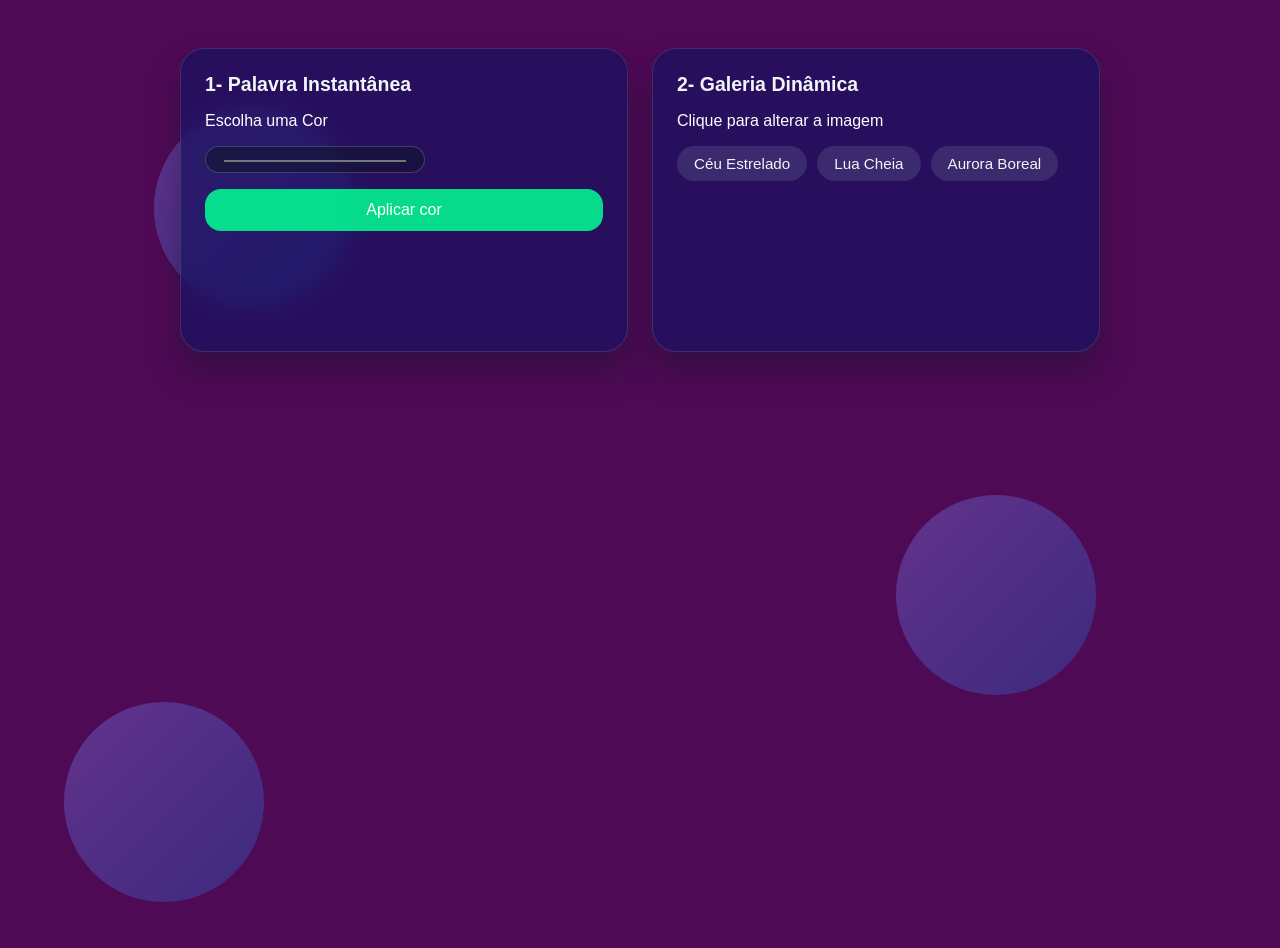
==== projeto/index.html @ 6a695fe9 "12-11" ====
<!DOCTYPE html>
<html lang="en">
<head>
    <meta charset="UTF-8">
    <meta name="viewport" content="width=device-width, initial-scale=1.0">
    <title>Document</title>
    <link rel="stylesheet" href="style.css">
</head>
<body>
    <div clss="bg">
    <span class="orb orb-1"></span>
    <span class="orb orb-2"></span>
    <span class="orb orb-3"></span>
</div>
<main class="page">
    <section class="grid">
        <article  class="card">
          <h2>1- Palavra Instantânea</h2>  
          <p>Escolha uma Cor</p>
          <input type="color" id="seletorCor" value="#000">
          <button id="btnAplicarCor">Aplicar cor</button>
        </article>
        <article class="card">
            <h2>2- Galeria Dinâmica</h2>
            <p>Clique para alterar a imagem</p>
            <div class="chips">
                <button class="chip" data-image="https://unsplash.com/pt-br/fotografias/silhueta-de-arvores-e-montanha-sob-o-ceu-azul-a-noite-pq2DJBntZW0">Céu Estrelado</button>
                <button class="chip" data-image="https://unsplash.com/pt-br/fotografias/mar-sob-lua-cheia-Qd688l1yDOI">Lua Cheia</button>
                <button class="chip" data-image="https://unsplash.com/pt-br/fotografias/aurora-boreal-Ovn1hyBge38">Aurora Boreal</button>
            </div>
            <div class="galeria" id="galeriaHero"></div>
        </article>
    </section>
</main>


    <script src="script.js"></script>
</body>
</html>
---- projeto/style.css ----
:root {
  --cor-primaria: rgb(60, 13, 122);
  --cor-fundo: #4f0a55;
  --cor-card: rgba(24, 19, 97, 0.72);
  --cor-texto: #ffffff;
}

* {
  box-sizing: border-box;
  margin: 0;
  padding: 0;
}

body {
  font-family: "Segoe UI", Tahoma, sans-serif;
  background: var(--cor-fundo);
  color: var(--cor-texto);
  min-height: 100vh;
  overflow-x: hidden;
}

.bg {
  position: fixed;
  inset: 0;
  background: radial-gradient(
      circle at 0% 20%,
      rgba(0, 89, 255, 0.25),
      transparent 50%
    ),
    radial-gradient(
      circle at 80% 10%,
      rgba(56, 189, 248, 0.15),
      transparent 50%
    );
  z-index: 0;
  filter: blur(0.4px);
}

.orb {
  position: absolute;
  width: 200px;
  height: 200px;
  border-radius: 50%;
  background: linear-gradient(
    135deg,
    rgba(140, 134, 255, 0.55),
    rgba(0, 140, 255, 0.4)
  );
  animation: flutuar 9s ease-in-out infinite;
  opacity: 0.6;
}

.orb-1 {
  top: 12%;
  left: 12%;
  animation-delay: 0s;
}
.orb-2 {
  top: 55%;
  left: 70%;
  animation-delay: 2.3s;
}
.orb-3 {
  top: 78%;
  left: 5%;
  animation-delay: 4.1s;
}

@keyframes flutuar {
  0%,
  100% {
    transform: translateY(0) scale(1);
  }
  50% {
    transform: translateY(-18px) scale(1.05);
  }
}

.page {
  position: relative;
  z-index: 1;
  max-width: 960px;
  margin: 48px auto;
  padding: 0 20px 60px;
}

input[type="color"] {
  padding: 12px 16px;
  border-radius: 16px;
  border: 1px solid rgba(255, 255, 255, 0.18);
  background: rgba(15, 23, 42, 0.55);
  color: #f8fafc;
  min-width: 220px;
}

button {
  border: none;
  border-radius: 16px;
  padding: 12px 18px;
  font-size: 1rem;
  cursor: pointer;
  background: rgba(0, 255, 149, 0.85);
  color: #ffffff;
  transition: transform 0.18s ease, box-shadow 0.18s ease;
}

button:hover {
  transform: translateY(-1px);
  box-shadow: 0 15px 28px rgba(108, 99, 255, 0.3);
}

.grid {
  display: grid;
  gap: 24px;
  grid-template-columns: repeat(auto-fit, minmax(240px, 1fr));
}

.card {
  background: var(--cor-card);
  border: 1px solid rgba(255, 255, 255, 0.12);
  border-radius: 24px;
  padding: 24px;
  display: flex;
  flex-direction: column;
  gap: 16px;
  box-shadow: 0 20px 30px rgba(15, 23, 42, 0.4);
  backdrop-filter: blur(8px);
}

.card h2 {
  font-size: 1.22rem;
  color: #f1f5f9;
}

.chips {
  display: flex;
  gap: 10px;
  flex-wrap: wrap;
}

.chip {
  background: rgba(148, 163, 184, 0.18);
  border-radius: 999px;
  padding: 8px 16px;
  font-size: 0.95rem;
  color: #f1f5f9;
  border: 1px solid transparent;
}

.chip:hover {
  border-color: var(--cor-primaria);
}

.galeria {
  height: 130px;
  border-radius: 18px;
  overflow: hidden;
  background-size: cover;
  background-position: center;
  transition: transform 0.4s ease;
}

.galeria.ativa {
  transform: scale(1.03);
}

.timeline {
  list-style: none;
  display: flex;
  flex-direction: column;
  gap: 10px;
}

.timeline li {
  padding: 12px 16px;
  border-radius: 14px;
  background: rgba(148, 163, 184, 0.12);
  cursor: pointer;
  position: relative;
  transition: background 0.2s ease, transform 0.2s ease;
}

.timeline li:hover {
  background: rgba(108, 99, 255, 0.18);
  transform: translateX(4px);
}

.timeline li.ativo {
  background: rgba(108, 99, 255, 0.3);
  border-left: 4px solid var(--cor-primaria);
}
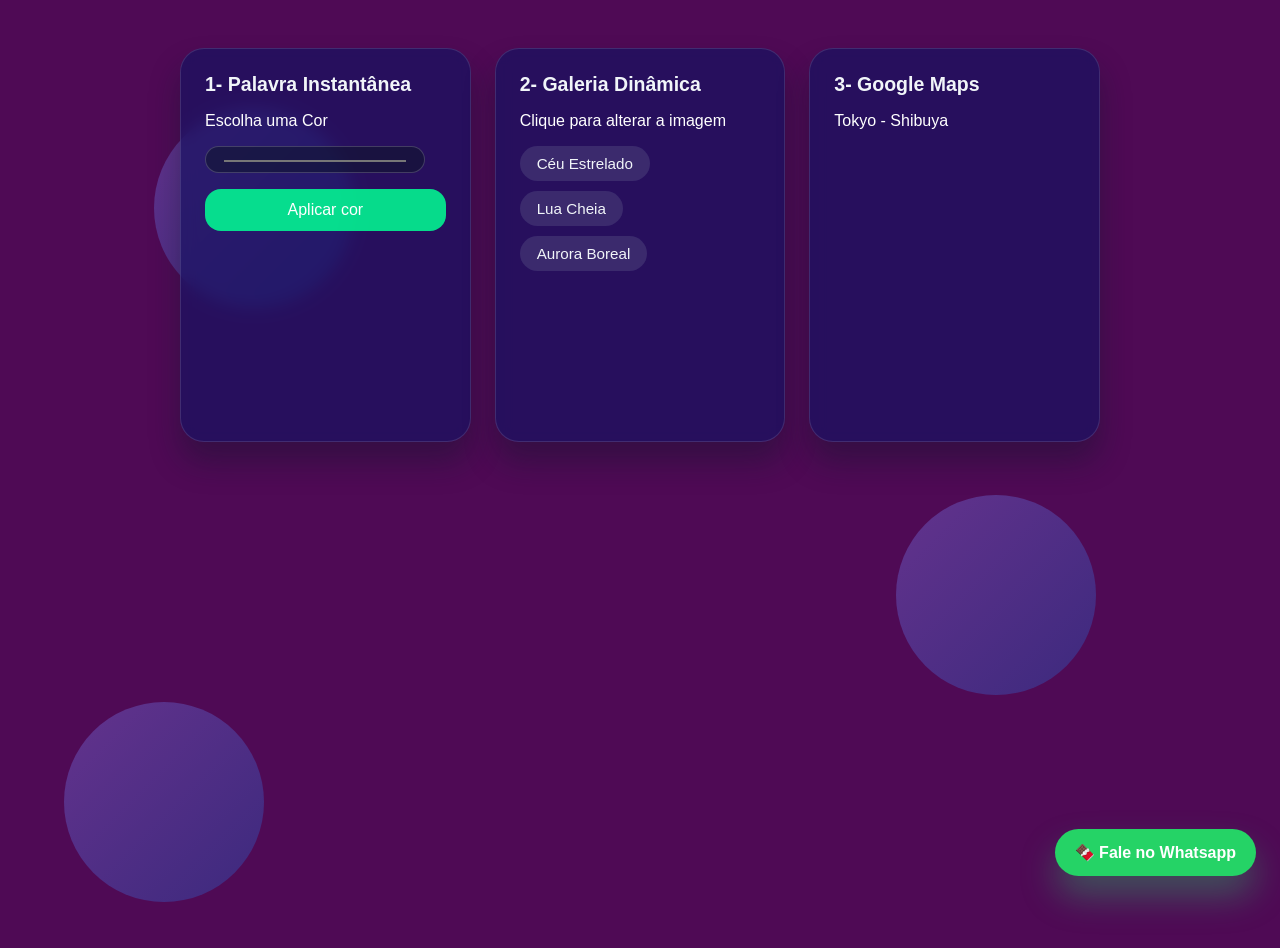
==== commit 8b5949b1: "19-11" ====
--- a/projeto/index.html
+++ b/projeto/index.html
@@ -30,7 +30,16 @@
             </div>
             <div class="galeria" id="galeriaHero"></div>
         </article>
+        <article class="card">
+            <h2> 3- Google Maps</h2>
+            <p>Tokyo - Shibuya</p>
+            <iframe src="https://www.google.com/maps/embed?pb=!1m18!1m12!1m3!1d25931.283303091324!2d139.6720164995735!3d35.66689516155147!2m3!1f0!2f0!3f0!3m2!1i1024!2i768!4f13.1!3m3!1m2!1s0x60188cb2eb3108d1%3A0xf11cd9b2395b6677!2zU2hpYnV5YSwgVMOzcXVpbywgSmFww6Nv!5e0!3m2!1spt-PT!2sbr!4v1763578100401!5m2!1spt-PT!2sbr" width="239" height="245" style="border:0;" allowfullscreen="" loading="lazy" referrerpolicy="no-referrer-when-downgrade"></iframe>
+        </article>
     </section>
+
+    <a class="btn-whatsapp" href="https://wa.me/5516992549545" target="_blank" rel="noopener">
+        🍫 Fale no Whatsapp
+    </a>
 </main>
 
 
--- a/projeto/style.css
+++ b/projeto/style.css
@@ -125,6 +125,12 @@
   gap: 16px;
   box-shadow: 0 20px 30px rgba(15, 23, 42, 0.4);
   backdrop-filter: blur(8px);
+  transition: transform 0.3s ease, box-shadow 0.3s ease;
+}
+
+.card:hover {
+  transform: translateY(-6px) scale(1.01);
+  box-shadow: 0 30px 45px rgba(15, 23, 42, 0.55);
 }
 
 .card h2 {
@@ -160,32 +166,47 @@
   transition: transform 0.4s ease;
 }
 
+.galeria:hover {
+  transform: scale(1.05);
+  box-shadow: 0 20px 35px rgba(0, 0, 0, 0.35);
+
+}
+
+img:hover {
+  transform: scale(1.05) rotate(-1deg);
+  box-shadow: 0 12px 28px rgba(15, 23, 42, 0.45);
+
+}
+
 .galeria.ativa {
   transform: scale(1.03);
 }
 
-.timeline {
-  list-style: none;
-  display: flex;
-  flex-direction: column;
-  gap: 10px;
-}
-
-.timeline li {
-  padding: 12px 16px;
-  border-radius: 14px;
-  background: rgba(148, 163, 184, 0.12);
-  cursor: pointer;
-  position: relative;
-  transition: background 0.2s ease, transform 0.2s ease;
-}
-
-.timeline li:hover {
-  background: rgba(108, 99, 255, 0.18);
-  transform: translateX(4px);
-}
-
-.timeline li.ativo {
-  background: rgba(108, 99, 255, 0.3);
-  border-left: 4px solid var(--cor-primaria);
+img,
+.galeria,
+.card,
+.chip {
+  transition: transform 0.3s ease, box-shadow 0.3s ease;
+}
+
+.btn-whatsapp {
+  position: fixed;
+  bottom: 24px;
+  right: 24px;
+  background: #25d366;
+  color: #ffffff;
+  padding: 14px 20px;
+  border-radius: 999px;
+  font-weight: 600;
+  text-decoration: none;
+  box-shadow: 0 20px 35px rgba(37, 211, 102, 0.35);
+  display: inline-flex;
+  align-items: center;
+  gap: 8px;
+  transition: transform 0.25s ease, box shadow 0.25s ease;
+}
+
+.btn-whatsapp:hover {
+  transform: scale(1.07) translateY(-2px);
+  box-shadow: 0 25px 45px rgba(37, 211, 102, 0.45);
 }
